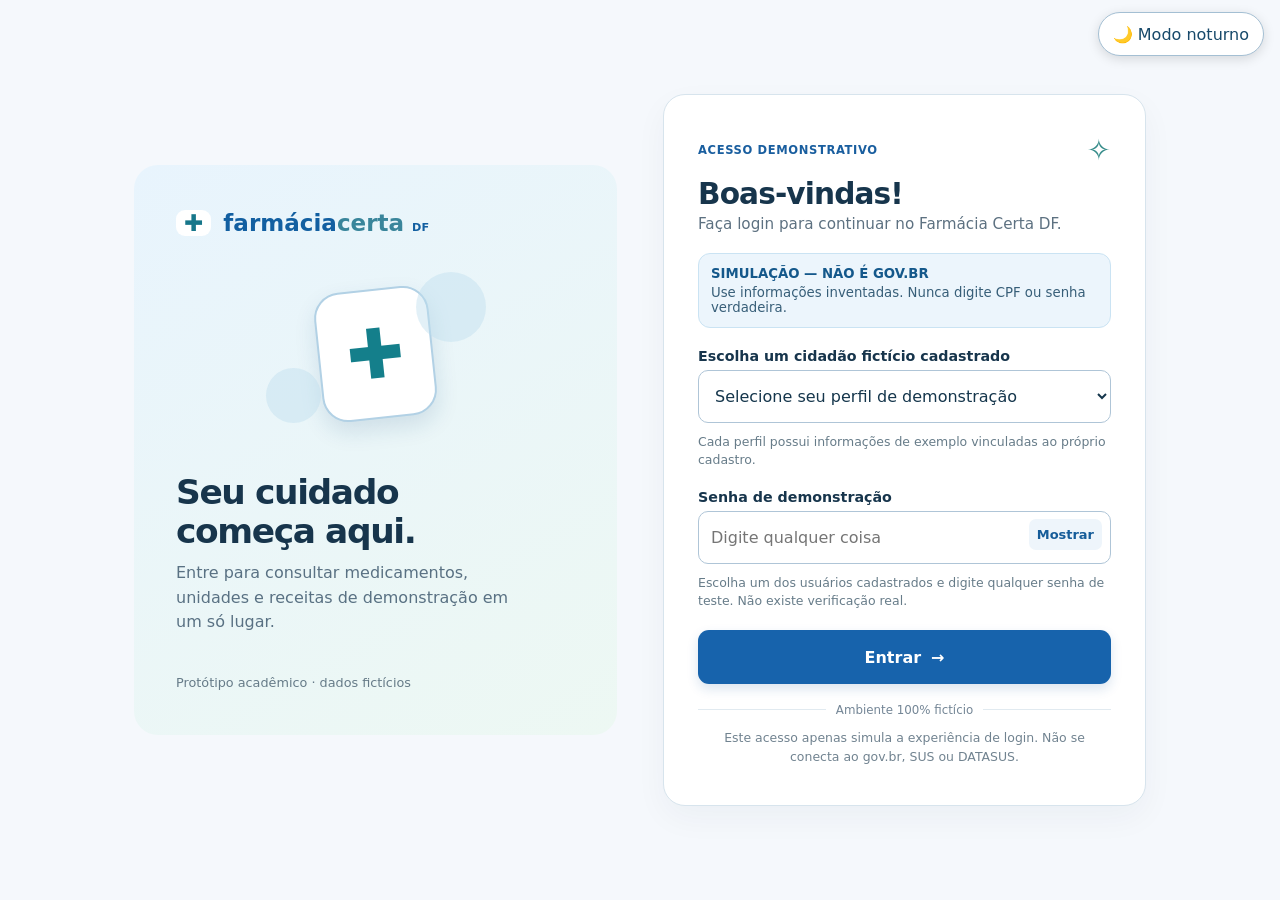
==== index.html @ b00f426e "init: prototipo inicial" ====
<!doctype html>
<html lang="pt-BR">

<head>
    <meta charset="utf-8">
    <meta name="viewport" content="width=device-width,initial-scale=1,viewport-fit=cover">
    <meta name="theme-color" content="#ffffff">
    <meta name="description" content="Protótipo fictício de consulta de medicamentos em unidades do DF.">
    <title>Farmácia Certa DF | Seu cuidado, mais simples</title>
    <link rel="stylesheet" href="style.css">
    <link rel="manifest" href="manifest.webmanifest">
</head>

<body>
    <a class="skip" href="#content">Ir para o conteúdo</a>
    <header class="header">
        <div class="header-inner">
            <button class="brand" data-nav="inicio" aria-label="Farmácia Certa DF, início"><span
                    class="brand-mark">✚</span><span>farmácia<span class="brand-second">certa</span><small>
                        DF</small></span></button>
            <div class="desktop-search"><label class="sr-only" for="global-search">Buscar medicamento</label><input
                    id="global-search" placeholder="Qual medicamento você procura?" autocomplete="off"><button
                    class="iconbtn" id="voice-desktop" title="Busca por voz" aria-label="Buscar por voz">♩</button>
            </div>
            <div class="header-actions"><button class="text-btn theme-toggle" id="theme-toggle" type="button"
                    aria-label="Ativar modo noturno" aria-pressed="false">🌙</button><button class="text-btn"
                    id="font-toggle" aria-label="Aumentar ou diminuir texto">Aa +</button><button
                    class="text-btn account-shortcut" data-nav="acesso" aria-label="Minha conta">♙ Minha
                    conta</button><button class="text-btn admin-shortcut" data-nav="farmacia">Farmácia</button><span
                    class="demo-badge">SIMULAÇÃO</span></div>
        </div>
    </header>
    <nav class="desktop-nav" aria-label="Navegação principal"><button data-nav="inicio">Início</button><button
            data-nav="receitas">Minhas receitas</button><button data-nav="acesso">Minha conta</button><button
            data-nav="unidades">Unidades</button><button data-nav="ajuda">Preciso de ajuda</button><button
            data-nav="farmacia">Área da farmácia</button><button data-nav="integracoes">Integrações</button></nav>
    <main id="content" tabindex="-1" class="main"></main>
    <nav class="mobile-nav" aria-label="Navegação inferior"><button
            data-nav="inicio"><span>⌂</span>Início</button><button
            data-nav="receitas"><span>▤</span>Receitas</button><button
            data-nav="unidades"><span>▣</span>Unidades</button><button
            data-nav="ajuda"><span>♧</span>Ajuda</button><button data-nav="acesso"><span>♙</span>Conta</button></nav>
    <footer>
        <div class="footer-inner"><b><span class="brand-mark small">✚</span> farmácia certa DF</b><span>Protótipo de
                hackathon · dados 100% fictícios · não é um serviço oficial do SUS</span><button class="link-btn"
                data-nav="sobre">Sobre e privacidade</button></div>
    </footer>
    <div id="toast" role="status" aria-live="polite"></div>
    <script>
        // Portão demonstrativo: não é autenticação real e não protege informações.
        try { if (sessionStorage.getItem('fcdf-demo-access') !== 'yes') location.replace('login.html'); }
        catch (e) { location.replace('login.html'); }
    </script>
    <script src="theme.js"></script>
    <script src="data.js"></script>
    <script src="app.js"></script>
</body>

</html>
---- style.css ----
:root{--navy:#18374d;--muted:#587080;--blue:#1760a7;--blue-dark:#0b4f93;--pale:#edf5fc;--mint:#ecf7f3;--line:#d9e4e9;--bg:#f8fafb;--white:#fff;--green:#236a4d;--warning:#865e0d;--red:#a02b34;--shadow:0 5px 20px #18374d0b;font-size:16px;color-scheme:light}
*{box-sizing:border-box}body{margin:0;background:var(--bg);font:1rem/1.5 system-ui,-apple-system,"Segoe UI",sans-serif;color:var(--navy)}button,input,select,textarea{font:inherit}button{cursor:pointer}a{color:var(--blue)}button:focus-visible,input:focus-visible,select:focus-visible,textarea:focus-visible,a:focus-visible{outline:3px solid #f3b63f;outline-offset:2px}.sr-only{position:absolute;width:1px;height:1px;overflow:hidden;clip:rect(0,0,0,0)}.skip{position:absolute;left:-9999px}.skip:focus{left:5px;top:5px;z-index:30;background:white}.header{background:white;border-bottom:1px solid var(--line)}.header-inner{max-width:1150px;min-height:74px;margin:auto;padding:12px 24px;display:flex;align-items:center;gap:24px;justify-content:space-between}.brand{background:none;border:0;color:var(--blue);font-size:1.3rem;font-weight:800;display:flex;align-items:center;gap:8px;white-space:nowrap;padding:4px}.brand-second{color:#4a88a4}.brand small{font-size:.7rem}.brand-mark{background:#e8f3f4;border-radius:6px;padding:1px 6px;color:#18728a;display:inline-block;font-size:1.1rem}.brand-mark.small{font-size:.9rem}.desktop-search{flex:1;max-width:550px;border:1.5px solid #8caabf;border-radius:13px;display:flex;align-items:center;padding:0 10px;background:white}.desktop-search input{border:0;outline:0;width:100%;padding:11px;color:var(--navy);background:transparent}.iconbtn{background:none;border:0;color:var(--blue);padding:8px}.header-actions{display:flex;align-items:center;gap:9px}.text-btn{border:1px solid var(--line);border-radius:8px;background:#f1f7fc;color:var(--blue);padding:8px;font-size:.8rem;font-weight:700}.demo-badge{background:#fff3d4;color:#764f02;border-radius:6px;padding:5px 7px;font-size:.64rem;letter-spacing:.03em;font-weight:800}.desktop-nav{display:flex;gap:30px;justify-content:center;background:white;border-bottom:1px solid var(--line);padding:8px 12px}.desktop-nav button{background:none;border:0;border-bottom:2px solid transparent;color:var(--muted);font-size:.85rem;padding:6px 5px}.desktop-nav button.active{color:var(--blue);font-weight:700;border-color:var(--blue)}.main{max-width:1100px;margin:0 auto;padding:26px 24px 50px;min-height:65vh}.hero{background:var(--pale);border-radius:18px;padding:40px 38px;display:grid;grid-template-columns:1fr 190px;align-items:center;gap:18px}.hero h1{font-size:1.9rem;margin:0 0 4px;letter-spacing:-.03em}.hero p{margin:0 0 22px;color:var(--muted);max-width:560px}.hero-art{height:170px;display:grid;place-items:center;background:radial-gradient(circle,#d9ecfb 58%,transparent 60%);font-size:6rem}.btn{display:inline-flex;align-items:center;justify-content:center;gap:9px;background:white;color:var(--blue);border:1.5px solid #a8becd;border-radius:10px;padding:12px 17px;min-height:46px;font-weight:700;text-decoration:none;line-height:1.25}.btn.primary{background:var(--blue);border-color:var(--blue);color:white;box-shadow:0 3px 7px #124f8330}.btn.primary:hover{background:var(--blue-dark)}.btn.sm{padding:8px 11px;font-size:.83rem;min-height:38px}.btn:disabled{opacity:.4;cursor:not-allowed}.eyebrow{font-size:.79rem;color:var(--green);margin-top:8px}.section-title{font-size:1.25rem;letter-spacing:-.01em;margin:28px 0 3px}.sub{color:var(--muted);font-size:.9rem;margin:0 0 14px}.category-grid{display:grid;grid-template-columns:1fr 1fr;gap:14px}.category{border:1px solid var(--line);border-radius:13px;background:white;min-height:92px;padding:16px;display:flex;align-items:center;text-align:left;gap:14px;color:var(--navy)}.category:hover,.category:focus-visible{border-color:#7da6cd}.category b{display:block;font-size:1rem}.category small{color:var(--muted);font-size:.78rem}.category .chev{margin-left:auto;color:var(--blue)}.cat-icon{height:48px;width:48px;display:grid;place-items:center;background:var(--pale);border-radius:12px;font-size:1.5rem;flex-shrink:0}.category:nth-child(2n) .cat-icon{background:var(--mint)}.help-banner{display:flex;align-items:center;gap:16px;border-radius:13px;background:var(--mint);padding:19px 20px;margin-top:22px}.help-banner p{margin:0;color:var(--muted);font-size:.86rem}.help-banner .btn{margin-left:auto}.panel{background:white;border:1px solid var(--line);border-radius:16px;padding:24px;margin:16px 0;box-shadow:var(--shadow)}.panel h2,.panel h3{margin:0 0 10px}.panel h2{font-size:1.4rem}.panel h3{font-size:1.15rem}.muted{color:var(--muted)}.small{font-size:.84rem}.alert{padding:12px 14px;border-radius:10px;background:#fff6db;color:#745610;border:1px solid #f4e1a3;margin:12px 0;font-size:.9rem}.alert.info{background:var(--pale);color:#215272;border-color:#d2e8f7}.alert.good{background:#e7f7ec;color:#205d3b;border-color:#bde9cf}.alert.bad{background:#fff0f0;color:#932932;border-color:#f4d0d4}.field{margin:13px 0}.field label{display:block;font-weight:650;font-size:.88rem;margin-bottom:5px}.field input,.field select,.field textarea{display:block;width:100%;min-height:46px;padding:10px 12px;background:white;color:var(--navy);border:1.5px solid #b9ccd7;border-radius:10px}.field textarea{resize:vertical}.field.checkbox label{display:flex;align-items:center;gap:9px}.field.checkbox input{width:20px;height:20px;min-height:0}.searchline{display:flex;gap:8px}.searchline input{flex:1;min-width:0;border:1.5px solid #7aa1bb;border-radius:11px;padding:13px;background:white}.searchline .btn{white-space:nowrap}.suggestions{display:grid;gap:6px;margin-top:8px}.suggestions button{text-align:left;background:white;border:1px solid var(--line);border-radius:9px;padding:12px;color:var(--navy)}.tags{display:flex;gap:7px;flex-wrap:wrap;margin:10px 0}.tag{background:#e7f1fa;color:#18558f;border-radius:40px;padding:6px 9px;font-size:.86rem;display:flex;gap:7px;align-items:center}.tag button{background:none;border:0;font-size:1.2rem;color:#18558f}.status{font-size:.72rem;font-weight:800;display:inline-block;border-radius:6px;padding:3px 8px;text-transform:uppercase;letter-spacing:.02em}.status.verde{background:#dff4e7;color:#176239}.status.amarelo{background:#fff0c5;color:#825c09}.status.vermelho{background:#ffe3e4;color:#9b2633}.status.cinza{background:#e7ebee;color:#53616e}.grid{display:grid;grid-template-columns:repeat(2,minmax(0,1fr));gap:14px}.item{padding:14px 0;border-bottom:1px solid var(--line)}.item:last-child{border-bottom:0}.item b{display:block}.unit-top{display:flex;gap:10px;align-items:center;justify-content:space-between}.unit-top h3{margin:0}.inline-actions{display:flex;flex-wrap:wrap;gap:8px;margin-top:12px}.pill{display:inline-block;background:#eff6fa;border-radius:30px;color:#296180;font-size:.8rem;padding:4px 9px;margin:2px}.two-col{display:grid;grid-template-columns:1fr 1fr;gap:16px}.row{display:flex;gap:12px;align-items:center;flex-wrap:wrap}.space-between{justify-content:space-between}.table-scroll{overflow-x:auto}table{border-collapse:collapse;width:100%;font-size:.85rem}td,th{padding:10px;text-align:left;border-bottom:1px solid var(--line);white-space:nowrap}th{background:#f4f8fa}.admin-table input{width:85px;padding:8px;border:1px solid #b9cbd7;border-radius:7px}.admin-table button{padding:7px}.summary{background:#edf8f2;border:1px solid #d4e8de;padding:15px;border-radius:12px}.step{margin-bottom:14px}.step b{display:block}.footnote{font-size:.78rem;color:var(--muted)}footer{background:#f0f5f8;border-top:1px solid var(--line)}.footer-inner{max-width:1100px;margin:auto;padding:22px;display:flex;align-items:center;gap:18px;justify-content:space-between;font-size:.78rem;color:var(--muted)}.link-btn{background:none;border:0;color:var(--blue);text-decoration:underline}.mobile-nav{display:none}#toast{position:fixed;left:50%;bottom:22px;transform:translateX(-50%);background:var(--navy);color:white;padding:12px 17px;border-radius:9px;box-shadow:var(--shadow);z-index:99;display:none;max-width:90vw}.empty{text-align:center;padding:36px;color:var(--muted)}.segment{display:flex;gap:8px;flex-wrap:wrap}.segment button{border:1px solid var(--line);border-radius:8px;background:white;padding:8px 11px;color:var(--blue)}.segment button.selected{background:var(--blue);color:white}.mobile-only{display:none}
@media(max-width:700px){:root{font-size:16px}.header-inner{padding:10px 16px;min-height:63px;gap:8px}.brand{font-size:1.08rem}.header-actions{gap:5px}.header-actions .admin-shortcut{display:none}.header-actions .demo-badge{font-size:.55rem;padding:4px}.desktop-search,.desktop-nav{display:none}.main{padding:18px 16px 98px}.hero{grid-template-columns:1fr;padding:20px;border-radius:15px;gap:0}.hero h1{font-size:1.65rem}.hero p{font-size:.93rem}.hero-art{display:none}.hero .btn{width:100%;min-height:62px;font-size:1.02rem}.section-title{font-size:1.1rem;margin-top:23px}.category-grid{gap:9px}.category{min-height:125px;padding:12px;display:grid;grid-template-columns:1fr auto;gap:4px}.category .cat-icon{width:42px;height:42px;grid-column:1 / 2}.category .chev{grid-column:2;grid-row:1 / 3}.category b{font-size:.86rem}.category small{font-size:.7rem}.help-banner{padding:14px;margin-top:16px}.help-banner .btn{display:none}.panel{padding:16px;border-radius:14px}.panel h2{font-size:1.22rem}.grid,.two-col{grid-template-columns:1fr}.mobile-only{display:block}.mobile-nav{position:fixed;display:flex;justify-content:space-around;bottom:0;left:0;right:0;background:white;border-top:1px solid var(--line);padding:5px 5px calc(5px + env(safe-area-inset-bottom));z-index:20;box-shadow:0 -5px 20px #142a3910}.mobile-nav button{background:none;border:0;color:#506678;font-size:.66rem;min-width:55px;display:grid;justify-items:center;gap:1px;padding:3px 1px}.mobile-nav button span{font-size:1.42rem;line-height:1.2}.mobile-nav button.active{background:#eef5fc;color:var(--blue);border-radius:9px}.footer-inner{padding:20px 16px 100px;flex-wrap:wrap}.searchline{flex-wrap:wrap}.searchline input{flex-basis:100%}.searchline .btn{flex:1}.unit-top{align-items:flex-start;flex-wrap:wrap}}
@media(max-width:360px){.brand{font-size:.94rem}.header-actions .demo-badge{display:none}.category-grid{gap:7px}.category{padding:9px}}
@media(prefers-reduced-motion:no-preference){button,.category{transition:background .13s,border-color .13s}}

/* Entrada de cidadão fictício: visual próprio, sem replicar o login oficial */
.auth-layout{display:grid;grid-template-columns:minmax(0,1fr) minmax(330px,430px);gap:28px;align-items:stretch;margin:14px auto;max-width:1030px}.auth-side{background:linear-gradient(145deg,#eaf5ff,#e8f5ef);border-radius:20px;padding:46px 38px;display:flex;flex-direction:column;justify-content:center;min-height:455px}.auth-side h1{max-width:490px;font-size:2rem;line-height:1.2;margin:24px 0 12px}.auth-side p{color:var(--muted)}.auth-mark{color:var(--blue);font-size:1.3rem;font-weight:800}.auth-side-foot{font-size:.8rem;color:var(--muted);margin-top:auto;padding-top:28px}.auth-card{background:#fff;border:1px solid var(--line);border-radius:20px;padding:32px;box-shadow:var(--shadow)}.auth-card h2{font-size:1.5rem;line-height:1.2;margin:12px 0}.auth-emblem{font-size:2.1rem;color:var(--blue)}.auth-label{display:block;font-size:.9rem;font-weight:700;margin:20px 0 7px}#citizen-profile{display:block;width:100%;min-height:52px;padding:11px;border-radius:10px;border:1px solid #a5bacb;background:white;color:var(--navy)}.auth-wide{display:flex;width:100%;margin-top:14px;min-height:50px}.auth-extra{display:flex;align-items:center;gap:8px;font-size:.79rem;color:var(--muted);padding:18px 0 6px}.auth-divider{border:0;border-top:1px solid var(--line);margin:16px 0}.auth-profile{background:#f4f8fc;border-radius:12px;padding:12px;display:flex;gap:12px;align-items:center}.auth-avatar{width:48px;height:48px;border-radius:50%;display:grid;place-items:center;background:#d8e9f7;color:var(--blue);font-size:1.4rem;font-weight:800}.auth-invite{display:flex;align-items:center;justify-content:space-between;gap:16px}.auth-invite p{margin:6px 0}.account-shortcut{white-space:nowrap}@media(max-width:700px){.auth-layout{display:block;margin:0}.auth-side{padding:20px;border-radius:15px;min-height:0;margin-bottom:12px}.auth-side h1{font-size:1.32rem;margin:12px 0 5px}.auth-side-foot{margin:0;padding-top:8px}.auth-card{border-radius:15px;padding:20px}.auth-card h2{font-size:1.3rem}.auth-invite{display:block}.auth-invite .btn{width:100%}.account-shortcut{padding:7px;font-size:.75rem}}@media(max-width:360px){.account-shortcut{font-size:.7rem}}

/* Tema escuro: todas as seções mantêm contraste no mobile */
html[data-theme="dark"]{--navy:#edf5ff;--muted:#bbcede;--blue:#86c7ff;--blue-dark:#4aa2ed;--pale:#1a3348;--mint:#193f36;--line:#344e61;--bg:#0b1623;--white:#162739;--green:#99ebbf;--warning:#f8d88a;--red:#ffa5b0;--shadow:0 5px 20px #0004}
html[data-theme="dark"] body{background:var(--bg);color:var(--navy)}
html[data-theme="dark"] .header,html[data-theme="dark"] .desktop-nav,html[data-theme="dark"] .mobile-nav,html[data-theme="dark"] .panel,html[data-theme="dark"] .category,html[data-theme="dark"] .auth-card,html[data-theme="dark"] .suggestions button,html[data-theme="dark"] .segment button{background:var(--white);color:var(--navy)}
html[data-theme="dark"] .desktop-search input,html[data-theme="dark"] input,html[data-theme="dark"] select,html[data-theme="dark"] textarea,html[data-theme="dark"] .field input,html[data-theme="dark"] .field select,html[data-theme="dark"] .field textarea,html[data-theme="dark"] #citizen-profile{background:#112234;color:var(--navy);border-color:#486174}
html[data-theme="dark"] .hero,html[data-theme="dark"] .auth-side{background:linear-gradient(135deg,#16344d,#133b36)}
html[data-theme="dark"] .help-banner,html[data-theme="dark"] .summary,html[data-theme="dark"] .auth-profile{background:#17382f;color:var(--navy)}
html[data-theme="dark"] .alert.info{background:#19374f;color:#d7eaff;border-color:#365d78}
html[data-theme="dark"] .alert.good{background:#173b2c;color:#baf0ce;border-color:#386d50}
html[data-theme="dark"] .alert,html[data-theme="dark"] .alert.bad{background:#48351b;color:#ffe1a3;border-color:#80612c}
html[data-theme="dark"] .tag,html[data-theme="dark"] .pill,html[data-theme="dark"] .cat-icon,html[data-theme="dark"] .brand-mark{background:#233f55;color:#bde0ff}
html[data-theme="dark"] .status.verde{background:#154631;color:#bdf1cd}html[data-theme="dark"] .status.amarelo{background:#493913;color:#ffe59e}html[data-theme="dark"] .status.cinza{background:#334353;color:#edf3fa}html[data-theme="dark"] .status.vermelho{background:#54242f;color:#ffc5c9}
html[data-theme="dark"] footer,html[data-theme="dark"] th{background:#102333;color:var(--muted)}
html[data-theme="dark"] .mobile-nav button{color:#bcd0e0}html[data-theme="dark"] .mobile-nav button.active{background:#25445d;color:#d7edff}
.theme-toggle{white-space:nowrap;min-height:40px}.unit-kind{display:inline-flex;border-radius:30px;padding:3px 10px;background:var(--pale);color:var(--blue);font-weight:700;font-size:.78rem}
@media(max-width:700px){.header-actions .theme-toggle{font-size:.69rem;padding:7px 5px;white-space:normal;max-width:85px}.header-actions .account-shortcut{display:none}}
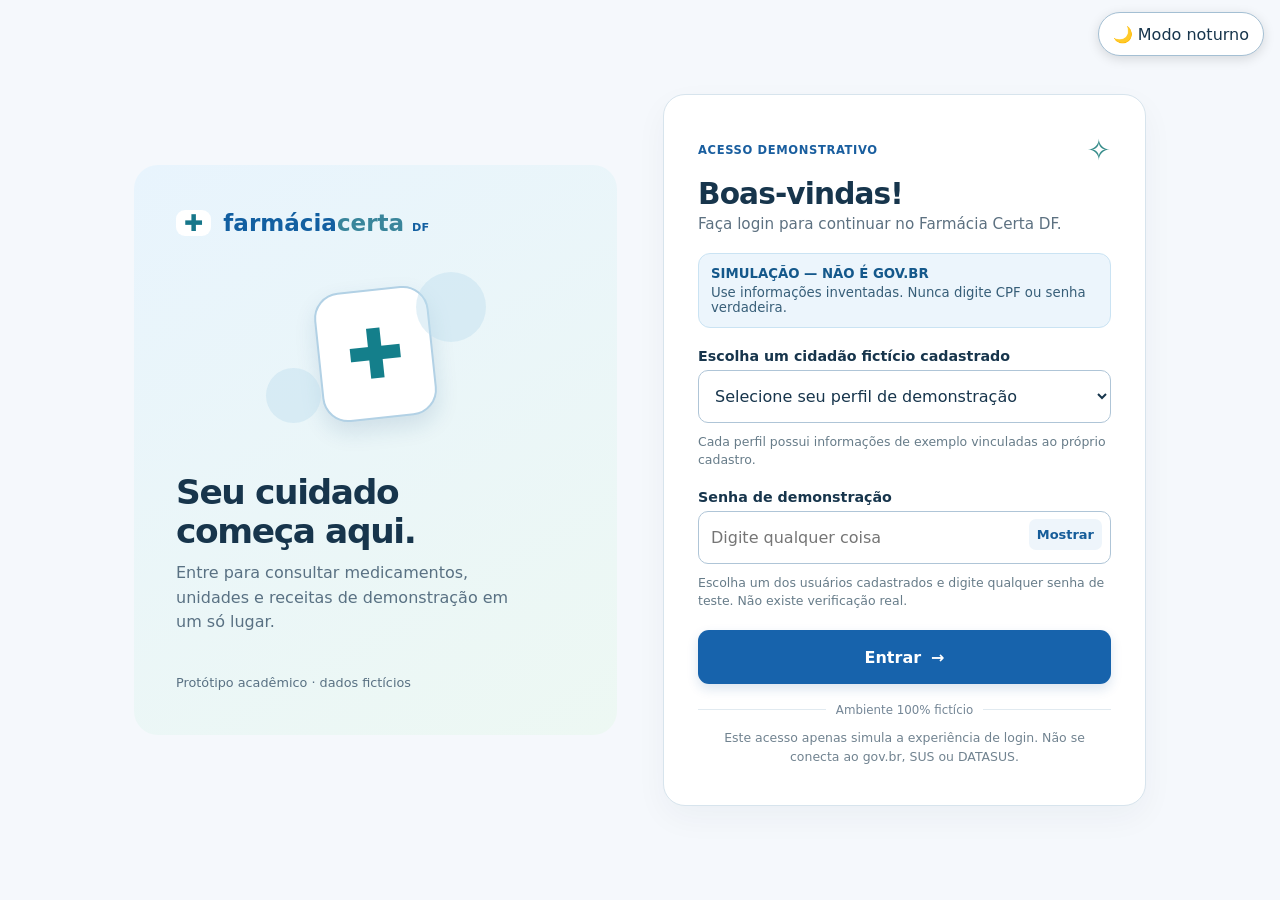
==== commit 906f2790: "style: atualiza botões ao modo noturno" ====
--- a/index.html
+++ b/index.html
@@ -1,59 +1,126 @@
 <!doctype html>
 <html lang="pt-BR">
+  <head>
+    <meta charset="utf-8" />
+    <meta
+      name="viewport"
+      content="width=device-width,initial-scale=1,viewport-fit=cover"
+    />
+    <meta name="theme-color" content="#ffffff" />
+    <meta
+      name="description"
+      content="Protótipo fictício de consulta de medicamentos em unidades do DF."
+    />
+    <script>
+      (() => {
+        try {
+          const theme =
+            localStorage.getItem("fcdf-theme") === "dark" ? "dark" : "light";
+          document.documentElement.dataset.theme = theme;
+          document.documentElement.style.colorScheme = theme;
+        } catch (e) {}
+      })();
+    </script>
+    <title>Farmácia Certa DF | Seu cuidado, mais simples</title>
+    <link rel="stylesheet" href="style.css" />
+    <link rel="manifest" href="manifest.webmanifest" />
+  </head>
 
-<head>
-    <meta charset="utf-8">
-    <meta name="viewport" content="width=device-width,initial-scale=1,viewport-fit=cover">
-    <meta name="theme-color" content="#ffffff">
-    <meta name="description" content="Protótipo fictício de consulta de medicamentos em unidades do DF.">
-    <title>Farmácia Certa DF | Seu cuidado, mais simples</title>
-    <link rel="stylesheet" href="style.css">
-    <link rel="manifest" href="manifest.webmanifest">
-</head>
-
-<body>
+  <body>
     <a class="skip" href="#content">Ir para o conteúdo</a>
     <header class="header">
-        <div class="header-inner">
-            <button class="brand" data-nav="inicio" aria-label="Farmácia Certa DF, início"><span
-                    class="brand-mark">✚</span><span>farmácia<span class="brand-second">certa</span><small>
-                        DF</small></span></button>
-            <div class="desktop-search"><label class="sr-only" for="global-search">Buscar medicamento</label><input
-                    id="global-search" placeholder="Qual medicamento você procura?" autocomplete="off"><button
-                    class="iconbtn" id="voice-desktop" title="Busca por voz" aria-label="Buscar por voz">♩</button>
-            </div>
-            <div class="header-actions"><button class="text-btn theme-toggle" id="theme-toggle" type="button"
-                    aria-label="Ativar modo noturno" aria-pressed="false">🌙</button><button class="text-btn"
-                    id="font-toggle" aria-label="Aumentar ou diminuir texto">Aa +</button><button
-                    class="text-btn account-shortcut" data-nav="acesso" aria-label="Minha conta">♙ Minha
-                    conta</button><button class="text-btn admin-shortcut" data-nav="farmacia">Farmácia</button><span
-                    class="demo-badge">SIMULAÇÃO</span></div>
+      <div class="header-inner">
+        <button
+          class="brand"
+          data-nav="inicio"
+          aria-label="Farmácia Certa DF, início"
+        >
+          <span class="brand-mark">✚</span
+          ><span
+            >farmácia<span class="brand-second">certa</span
+            ><small> DF</small></span
+          >
+        </button>
+        <div class="desktop-search">
+          <label class="sr-only" for="global-search">Buscar medicamento</label
+          ><input
+            id="global-search"
+            placeholder="Qual medicamento você procura?"
+            autocomplete="off"
+          /><button
+            class="iconbtn"
+            id="voice-desktop"
+            title="Busca por voz"
+            aria-label="Buscar por voz"
+          >
+            ♩
+          </button>
         </div>
+        <div class="header-actions">
+          <button
+            class="text-btn theme-toggle"
+            id="theme-toggle"
+            type="button"
+            aria-label="Ativar modo noturno"
+            aria-pressed="false"
+          >
+            🌙</button
+          ><button
+            class="text-btn"
+            id="font-toggle"
+            aria-label="Aumentar ou diminuir texto"
+          >
+            Aa +</button
+          ><button
+            class="text-btn account-shortcut"
+            data-nav="acesso"
+            aria-label="Minha conta"
+          >
+            ♙ Minha conta</button
+          ><button class="text-btn admin-shortcut" data-nav="farmacia">
+            Farmácia</button
+          ><span class="demo-badge">SIMULAÇÃO</span>
+        </div>
+      </div>
     </header>
-    <nav class="desktop-nav" aria-label="Navegação principal"><button data-nav="inicio">Início</button><button
-            data-nav="receitas">Minhas receitas</button><button data-nav="acesso">Minha conta</button><button
-            data-nav="unidades">Unidades</button><button data-nav="ajuda">Preciso de ajuda</button><button
-            data-nav="farmacia">Área da farmácia</button><button data-nav="integracoes">Integrações</button></nav>
+    <nav class="desktop-nav" aria-label="Navegação principal">
+      <button data-nav="inicio">Início</button
+      ><button data-nav="receitas">Minhas receitas</button
+      ><button data-nav="acesso">Minha conta</button
+      ><button data-nav="unidades">Unidades</button
+      ><button data-nav="ajuda">Preciso de ajuda</button
+      ><button data-nav="farmacia">Área da farmácia</button
+      ><button data-nav="integracoes">Integrações</button>
+    </nav>
     <main id="content" tabindex="-1" class="main"></main>
-    <nav class="mobile-nav" aria-label="Navegação inferior"><button
-            data-nav="inicio"><span>⌂</span>Início</button><button
-            data-nav="receitas"><span>▤</span>Receitas</button><button
-            data-nav="unidades"><span>▣</span>Unidades</button><button
-            data-nav="ajuda"><span>♧</span>Ajuda</button><button data-nav="acesso"><span>♙</span>Conta</button></nav>
+    <nav class="mobile-nav" aria-label="Navegação inferior">
+      <button data-nav="inicio"><span>⌂</span>Início</button
+      ><button data-nav="receitas"><span>▤</span>Receitas</button
+      ><button data-nav="unidades"><span>▣</span>Unidades</button
+      ><button data-nav="ajuda"><span>♧</span>Ajuda</button
+      ><button data-nav="acesso"><span>♙</span>Conta</button>
+    </nav>
     <footer>
-        <div class="footer-inner"><b><span class="brand-mark small">✚</span> farmácia certa DF</b><span>Protótipo de
-                hackathon · dados 100% fictícios · não é um serviço oficial do SUS</span><button class="link-btn"
-                data-nav="sobre">Sobre e privacidade</button></div>
+      <div class="footer-inner">
+        <b><span class="brand-mark small">✚</span> farmácia certa DF</b
+        ><span
+          >Protótipo de hackathon · dados 100% fictícios · não é um serviço
+          oficial do SUS</span
+        ><button class="link-btn" data-nav="sobre">Sobre e privacidade</button>
+      </div>
     </footer>
     <div id="toast" role="status" aria-live="polite"></div>
     <script>
-        // Portão demonstrativo: não é autenticação real e não protege informações.
-        try { if (sessionStorage.getItem('fcdf-demo-access') !== 'yes') location.replace('login.html'); }
-        catch (e) { location.replace('login.html'); }
+      // Portão demonstrativo: não é autenticação real e não protege informações.
+      try {
+        if (sessionStorage.getItem("fcdf-demo-access") !== "yes")
+          location.replace("login.html");
+      } catch (e) {
+        location.replace("login.html");
+      }
     </script>
     <script src="theme.js"></script>
     <script src="data.js"></script>
     <script src="app.js"></script>
-</body>
-
-</html>+  </body>
+</html>
--- a/style.css
+++ b/style.css
@@ -1,25 +1,1149 @@
-:root{--navy:#18374d;--muted:#587080;--blue:#1760a7;--blue-dark:#0b4f93;--pale:#edf5fc;--mint:#ecf7f3;--line:#d9e4e9;--bg:#f8fafb;--white:#fff;--green:#236a4d;--warning:#865e0d;--red:#a02b34;--shadow:0 5px 20px #18374d0b;font-size:16px;color-scheme:light}
-*{box-sizing:border-box}body{margin:0;background:var(--bg);font:1rem/1.5 system-ui,-apple-system,"Segoe UI",sans-serif;color:var(--navy)}button,input,select,textarea{font:inherit}button{cursor:pointer}a{color:var(--blue)}button:focus-visible,input:focus-visible,select:focus-visible,textarea:focus-visible,a:focus-visible{outline:3px solid #f3b63f;outline-offset:2px}.sr-only{position:absolute;width:1px;height:1px;overflow:hidden;clip:rect(0,0,0,0)}.skip{position:absolute;left:-9999px}.skip:focus{left:5px;top:5px;z-index:30;background:white}.header{background:white;border-bottom:1px solid var(--line)}.header-inner{max-width:1150px;min-height:74px;margin:auto;padding:12px 24px;display:flex;align-items:center;gap:24px;justify-content:space-between}.brand{background:none;border:0;color:var(--blue);font-size:1.3rem;font-weight:800;display:flex;align-items:center;gap:8px;white-space:nowrap;padding:4px}.brand-second{color:#4a88a4}.brand small{font-size:.7rem}.brand-mark{background:#e8f3f4;border-radius:6px;padding:1px 6px;color:#18728a;display:inline-block;font-size:1.1rem}.brand-mark.small{font-size:.9rem}.desktop-search{flex:1;max-width:550px;border:1.5px solid #8caabf;border-radius:13px;display:flex;align-items:center;padding:0 10px;background:white}.desktop-search input{border:0;outline:0;width:100%;padding:11px;color:var(--navy);background:transparent}.iconbtn{background:none;border:0;color:var(--blue);padding:8px}.header-actions{display:flex;align-items:center;gap:9px}.text-btn{border:1px solid var(--line);border-radius:8px;background:#f1f7fc;color:var(--blue);padding:8px;font-size:.8rem;font-weight:700}.demo-badge{background:#fff3d4;color:#764f02;border-radius:6px;padding:5px 7px;font-size:.64rem;letter-spacing:.03em;font-weight:800}.desktop-nav{display:flex;gap:30px;justify-content:center;background:white;border-bottom:1px solid var(--line);padding:8px 12px}.desktop-nav button{background:none;border:0;border-bottom:2px solid transparent;color:var(--muted);font-size:.85rem;padding:6px 5px}.desktop-nav button.active{color:var(--blue);font-weight:700;border-color:var(--blue)}.main{max-width:1100px;margin:0 auto;padding:26px 24px 50px;min-height:65vh}.hero{background:var(--pale);border-radius:18px;padding:40px 38px;display:grid;grid-template-columns:1fr 190px;align-items:center;gap:18px}.hero h1{font-size:1.9rem;margin:0 0 4px;letter-spacing:-.03em}.hero p{margin:0 0 22px;color:var(--muted);max-width:560px}.hero-art{height:170px;display:grid;place-items:center;background:radial-gradient(circle,#d9ecfb 58%,transparent 60%);font-size:6rem}.btn{display:inline-flex;align-items:center;justify-content:center;gap:9px;background:white;color:var(--blue);border:1.5px solid #a8becd;border-radius:10px;padding:12px 17px;min-height:46px;font-weight:700;text-decoration:none;line-height:1.25}.btn.primary{background:var(--blue);border-color:var(--blue);color:white;box-shadow:0 3px 7px #124f8330}.btn.primary:hover{background:var(--blue-dark)}.btn.sm{padding:8px 11px;font-size:.83rem;min-height:38px}.btn:disabled{opacity:.4;cursor:not-allowed}.eyebrow{font-size:.79rem;color:var(--green);margin-top:8px}.section-title{font-size:1.25rem;letter-spacing:-.01em;margin:28px 0 3px}.sub{color:var(--muted);font-size:.9rem;margin:0 0 14px}.category-grid{display:grid;grid-template-columns:1fr 1fr;gap:14px}.category{border:1px solid var(--line);border-radius:13px;background:white;min-height:92px;padding:16px;display:flex;align-items:center;text-align:left;gap:14px;color:var(--navy)}.category:hover,.category:focus-visible{border-color:#7da6cd}.category b{display:block;font-size:1rem}.category small{color:var(--muted);font-size:.78rem}.category .chev{margin-left:auto;color:var(--blue)}.cat-icon{height:48px;width:48px;display:grid;place-items:center;background:var(--pale);border-radius:12px;font-size:1.5rem;flex-shrink:0}.category:nth-child(2n) .cat-icon{background:var(--mint)}.help-banner{display:flex;align-items:center;gap:16px;border-radius:13px;background:var(--mint);padding:19px 20px;margin-top:22px}.help-banner p{margin:0;color:var(--muted);font-size:.86rem}.help-banner .btn{margin-left:auto}.panel{background:white;border:1px solid var(--line);border-radius:16px;padding:24px;margin:16px 0;box-shadow:var(--shadow)}.panel h2,.panel h3{margin:0 0 10px}.panel h2{font-size:1.4rem}.panel h3{font-size:1.15rem}.muted{color:var(--muted)}.small{font-size:.84rem}.alert{padding:12px 14px;border-radius:10px;background:#fff6db;color:#745610;border:1px solid #f4e1a3;margin:12px 0;font-size:.9rem}.alert.info{background:var(--pale);color:#215272;border-color:#d2e8f7}.alert.good{background:#e7f7ec;color:#205d3b;border-color:#bde9cf}.alert.bad{background:#fff0f0;color:#932932;border-color:#f4d0d4}.field{margin:13px 0}.field label{display:block;font-weight:650;font-size:.88rem;margin-bottom:5px}.field input,.field select,.field textarea{display:block;width:100%;min-height:46px;padding:10px 12px;background:white;color:var(--navy);border:1.5px solid #b9ccd7;border-radius:10px}.field textarea{resize:vertical}.field.checkbox label{display:flex;align-items:center;gap:9px}.field.checkbox input{width:20px;height:20px;min-height:0}.searchline{display:flex;gap:8px}.searchline input{flex:1;min-width:0;border:1.5px solid #7aa1bb;border-radius:11px;padding:13px;background:white}.searchline .btn{white-space:nowrap}.suggestions{display:grid;gap:6px;margin-top:8px}.suggestions button{text-align:left;background:white;border:1px solid var(--line);border-radius:9px;padding:12px;color:var(--navy)}.tags{display:flex;gap:7px;flex-wrap:wrap;margin:10px 0}.tag{background:#e7f1fa;color:#18558f;border-radius:40px;padding:6px 9px;font-size:.86rem;display:flex;gap:7px;align-items:center}.tag button{background:none;border:0;font-size:1.2rem;color:#18558f}.status{font-size:.72rem;font-weight:800;display:inline-block;border-radius:6px;padding:3px 8px;text-transform:uppercase;letter-spacing:.02em}.status.verde{background:#dff4e7;color:#176239}.status.amarelo{background:#fff0c5;color:#825c09}.status.vermelho{background:#ffe3e4;color:#9b2633}.status.cinza{background:#e7ebee;color:#53616e}.grid{display:grid;grid-template-columns:repeat(2,minmax(0,1fr));gap:14px}.item{padding:14px 0;border-bottom:1px solid var(--line)}.item:last-child{border-bottom:0}.item b{display:block}.unit-top{display:flex;gap:10px;align-items:center;justify-content:space-between}.unit-top h3{margin:0}.inline-actions{display:flex;flex-wrap:wrap;gap:8px;margin-top:12px}.pill{display:inline-block;background:#eff6fa;border-radius:30px;color:#296180;font-size:.8rem;padding:4px 9px;margin:2px}.two-col{display:grid;grid-template-columns:1fr 1fr;gap:16px}.row{display:flex;gap:12px;align-items:center;flex-wrap:wrap}.space-between{justify-content:space-between}.table-scroll{overflow-x:auto}table{border-collapse:collapse;width:100%;font-size:.85rem}td,th{padding:10px;text-align:left;border-bottom:1px solid var(--line);white-space:nowrap}th{background:#f4f8fa}.admin-table input{width:85px;padding:8px;border:1px solid #b9cbd7;border-radius:7px}.admin-table button{padding:7px}.summary{background:#edf8f2;border:1px solid #d4e8de;padding:15px;border-radius:12px}.step{margin-bottom:14px}.step b{display:block}.footnote{font-size:.78rem;color:var(--muted)}footer{background:#f0f5f8;border-top:1px solid var(--line)}.footer-inner{max-width:1100px;margin:auto;padding:22px;display:flex;align-items:center;gap:18px;justify-content:space-between;font-size:.78rem;color:var(--muted)}.link-btn{background:none;border:0;color:var(--blue);text-decoration:underline}.mobile-nav{display:none}#toast{position:fixed;left:50%;bottom:22px;transform:translateX(-50%);background:var(--navy);color:white;padding:12px 17px;border-radius:9px;box-shadow:var(--shadow);z-index:99;display:none;max-width:90vw}.empty{text-align:center;padding:36px;color:var(--muted)}.segment{display:flex;gap:8px;flex-wrap:wrap}.segment button{border:1px solid var(--line);border-radius:8px;background:white;padding:8px 11px;color:var(--blue)}.segment button.selected{background:var(--blue);color:white}.mobile-only{display:none}
-@media(max-width:700px){:root{font-size:16px}.header-inner{padding:10px 16px;min-height:63px;gap:8px}.brand{font-size:1.08rem}.header-actions{gap:5px}.header-actions .admin-shortcut{display:none}.header-actions .demo-badge{font-size:.55rem;padding:4px}.desktop-search,.desktop-nav{display:none}.main{padding:18px 16px 98px}.hero{grid-template-columns:1fr;padding:20px;border-radius:15px;gap:0}.hero h1{font-size:1.65rem}.hero p{font-size:.93rem}.hero-art{display:none}.hero .btn{width:100%;min-height:62px;font-size:1.02rem}.section-title{font-size:1.1rem;margin-top:23px}.category-grid{gap:9px}.category{min-height:125px;padding:12px;display:grid;grid-template-columns:1fr auto;gap:4px}.category .cat-icon{width:42px;height:42px;grid-column:1 / 2}.category .chev{grid-column:2;grid-row:1 / 3}.category b{font-size:.86rem}.category small{font-size:.7rem}.help-banner{padding:14px;margin-top:16px}.help-banner .btn{display:none}.panel{padding:16px;border-radius:14px}.panel h2{font-size:1.22rem}.grid,.two-col{grid-template-columns:1fr}.mobile-only{display:block}.mobile-nav{position:fixed;display:flex;justify-content:space-around;bottom:0;left:0;right:0;background:white;border-top:1px solid var(--line);padding:5px 5px calc(5px + env(safe-area-inset-bottom));z-index:20;box-shadow:0 -5px 20px #142a3910}.mobile-nav button{background:none;border:0;color:#506678;font-size:.66rem;min-width:55px;display:grid;justify-items:center;gap:1px;padding:3px 1px}.mobile-nav button span{font-size:1.42rem;line-height:1.2}.mobile-nav button.active{background:#eef5fc;color:var(--blue);border-radius:9px}.footer-inner{padding:20px 16px 100px;flex-wrap:wrap}.searchline{flex-wrap:wrap}.searchline input{flex-basis:100%}.searchline .btn{flex:1}.unit-top{align-items:flex-start;flex-wrap:wrap}}
-@media(max-width:360px){.brand{font-size:.94rem}.header-actions .demo-badge{display:none}.category-grid{gap:7px}.category{padding:9px}}
-@media(prefers-reduced-motion:no-preference){button,.category{transition:background .13s,border-color .13s}}
+:root {
+  --navy: #18374d;
+  --muted: #587080;
+  --blue: #1760a7;
+  --blue-dark: #0b4f93;
+  --pale: #edf5fc;
+  --mint: #ecf7f3;
+  --line: #d9e4e9;
+  --bg: #f8fafb;
+  --white: #fff;
+  --green: #236a4d;
+  --warning: #865e0d;
+  --red: #a02b34;
+  --surface: #ffffff;
+  --surface-muted: #f1f7fc;
+  --surface-subtle: #f4f8fa;
+  --field: #ffffff;
+  --focus: #f3b63f;
+  --button-text: #ffffff;
+  --footer: #f0f5f8;
+  --mobile-active: #eef5fc;
+  --shadow: 0 5px 20px #18374d0b;
+  font-size: 16px;
+  color-scheme: light;
+}
+* {
+  box-sizing: border-box;
+}
+body {
+  margin: 0;
+  background: var(--bg);
+  font:
+    1rem/1.5 system-ui,
+    -apple-system,
+    "Segoe UI",
+    sans-serif;
+  color: var(--navy);
+}
+button,
+input,
+select,
+textarea {
+  font: inherit;
+}
+button {
+  cursor: pointer;
+}
+a {
+  color: var(--blue);
+}
+button:focus-visible,
+input:focus-visible,
+select:focus-visible,
+textarea:focus-visible,
+a:focus-visible {
+  outline: 3px solid var(--focus);
+  outline-offset: 2px;
+}
+.sr-only {
+  position: absolute;
+  width: 1px;
+  height: 1px;
+  overflow: hidden;
+  clip: rect(0, 0, 0, 0);
+}
+.skip {
+  position: absolute;
+  left: -9999px;
+}
+.skip:focus {
+  left: 5px;
+  top: 5px;
+  z-index: 30;
+  background: var(--surface);
+}
+.header {
+  background: var(--surface);
+  border-bottom: 1px solid var(--line);
+}
+.header-inner {
+  max-width: 1150px;
+  min-height: 74px;
+  margin: auto;
+  padding: 12px 24px;
+  display: flex;
+  align-items: center;
+  gap: 24px;
+  justify-content: space-between;
+}
+.brand {
+  background: none;
+  border: 0;
+  color: var(--blue);
+  font-size: 1.3rem;
+  font-weight: 800;
+  display: flex;
+  align-items: center;
+  gap: 8px;
+  white-space: nowrap;
+  padding: 4px;
+}
+.brand-second {
+  color: #4a88a4;
+}
+.brand small {
+  font-size: 0.7rem;
+}
+.brand-mark {
+  background: #e8f3f4;
+  border-radius: 6px;
+  padding: 1px 6px;
+  color: #18728a;
+  display: inline-block;
+  font-size: 1.1rem;
+}
+.brand-mark.small {
+  font-size: 0.9rem;
+}
+.desktop-search {
+  flex: 1;
+  max-width: 550px;
+  border: 1.5px solid #8caabf;
+  border-radius: 13px;
+  display: flex;
+  align-items: center;
+  padding: 0 10px;
+  background: white;
+}
+.desktop-search input {
+  border: 0;
+  outline: 0;
+  width: 100%;
+  padding: 11px;
+  color: var(--navy);
+  background: transparent;
+}
+.iconbtn {
+  background: none;
+  border: 0;
+  color: var(--blue);
+  padding: 8px;
+}
+.header-actions {
+  display: flex;
+  align-items: center;
+  gap: 9px;
+}
+.text-btn {
+  border: 1px solid var(--line);
+  border-radius: 8px;
+  background: var(--surface-muted);
+  color: var(--blue);
+  padding: 8px;
+  font-size: 0.8rem;
+  font-weight: 700;
+}
+.demo-badge {
+  background: #fff3d4;
+  color: #764f02;
+  border-radius: 6px;
+  padding: 5px 7px;
+  font-size: 0.64rem;
+  letter-spacing: 0.03em;
+  font-weight: 800;
+}
+.desktop-nav {
+  display: flex;
+  gap: 30px;
+  justify-content: center;
+  background: var(--surface);
+  border-bottom: 1px solid var(--line);
+  padding: 8px 12px;
+}
+.desktop-nav button {
+  background: none;
+  border: 0;
+  border-bottom: 2px solid transparent;
+  color: var(--muted);
+  font-size: 0.85rem;
+  padding: 6px 5px;
+}
+.desktop-nav button.active {
+  color: var(--blue);
+  font-weight: 700;
+  border-color: var(--blue);
+}
+.main {
+  max-width: 1100px;
+  margin: 0 auto;
+  padding: 26px 24px 50px;
+  min-height: 65vh;
+}
+.hero {
+  background: var(--pale);
+  border-radius: 18px;
+  padding: 40px 38px;
+  display: grid;
+  grid-template-columns: 1fr 190px;
+  align-items: center;
+  gap: 18px;
+}
+.hero h1 {
+  font-size: 1.9rem;
+  margin: 0 0 4px;
+  letter-spacing: -0.03em;
+}
+.hero p {
+  margin: 0 0 22px;
+  color: var(--muted);
+  max-width: 560px;
+}
+.hero-art {
+  height: 170px;
+  display: grid;
+  place-items: center;
+  background: radial-gradient(circle, #d9ecfb 58%, transparent 60%);
+  font-size: 6rem;
+}
+.btn {
+  display: inline-flex;
+  align-items: center;
+  justify-content: center;
+  gap: 9px;
+  background: var(--surface);
+  color: var(--blue);
+  border: 1.5px solid #a8becd;
+  border-radius: 10px;
+  padding: 12px 17px;
+  min-height: 46px;
+  font-weight: 700;
+  text-decoration: none;
+  line-height: 1.25;
+}
+.btn.primary {
+  background: var(--blue);
+  border-color: var(--blue);
+  color: var(--button-text);
+  box-shadow: 0 3px 7px #124f8330;
+}
+.btn.primary:hover {
+  background: var(--blue-dark);
+}
+.btn.sm {
+  padding: 8px 11px;
+  font-size: 0.83rem;
+  min-height: 38px;
+}
+.btn:disabled {
+  opacity: 0.4;
+  cursor: not-allowed;
+}
+.eyebrow {
+  font-size: 0.79rem;
+  color: var(--green);
+  margin-top: 8px;
+}
+.section-title {
+  font-size: 1.25rem;
+  letter-spacing: -0.01em;
+  margin: 28px 0 3px;
+}
+.sub {
+  color: var(--muted);
+  font-size: 0.9rem;
+  margin: 0 0 14px;
+}
+.category-grid {
+  display: grid;
+  grid-template-columns: 1fr 1fr;
+  gap: 14px;
+}
+.category {
+  border: 1px solid var(--line);
+  border-radius: 13px;
+  background: var(--surface);
+  min-height: 92px;
+  padding: 16px;
+  display: flex;
+  align-items: center;
+  text-align: left;
+  gap: 14px;
+  color: var(--navy);
+}
+.category:hover,
+.category:focus-visible {
+  border-color: #7da6cd;
+}
+.category b {
+  display: block;
+  font-size: 1rem;
+}
+.category small {
+  color: var(--muted);
+  font-size: 0.78rem;
+}
+.category .chev {
+  margin-left: auto;
+  color: var(--blue);
+}
+.cat-icon {
+  height: 48px;
+  width: 48px;
+  display: grid;
+  place-items: center;
+  background: var(--pale);
+  border-radius: 12px;
+  font-size: 1.5rem;
+  flex-shrink: 0;
+}
+.category:nth-child(2n) .cat-icon {
+  background: var(--mint);
+}
+.help-banner {
+  display: flex;
+  align-items: center;
+  gap: 16px;
+  border-radius: 13px;
+  background: var(--mint);
+  padding: 19px 20px;
+  margin-top: 22px;
+}
+.help-banner p {
+  margin: 0;
+  color: var(--muted);
+  font-size: 0.86rem;
+}
+.help-banner .btn {
+  margin-left: auto;
+}
+.panel {
+  background: var(--field);
+  border: 1px solid var(--line);
+  border-radius: 16px;
+  padding: 24px;
+  margin: 16px 0;
+  box-shadow: var(--shadow);
+}
+.panel h2,
+.panel h3 {
+  margin: 0 0 10px;
+}
+.panel h2 {
+  font-size: 1.4rem;
+}
+.panel h3 {
+  font-size: 1.15rem;
+}
+.muted {
+  color: var(--muted);
+}
+.small {
+  font-size: 0.84rem;
+}
+.alert {
+  padding: 12px 14px;
+  border-radius: 10px;
+  background: #fff6db;
+  color: #745610;
+  border: 1px solid #f4e1a3;
+  margin: 12px 0;
+  font-size: 0.9rem;
+}
+.alert.info {
+  background: var(--pale);
+  color: #215272;
+  border-color: #d2e8f7;
+}
+.alert.good {
+  background: #e7f7ec;
+  color: #205d3b;
+  border-color: #bde9cf;
+}
+.alert.bad {
+  background: #fff0f0;
+  color: #932932;
+  border-color: #f4d0d4;
+}
+.field {
+  margin: 13px 0;
+}
+.field label {
+  display: block;
+  font-weight: 650;
+  font-size: 0.88rem;
+  margin-bottom: 5px;
+}
+.field input,
+.field select,
+.field textarea {
+  display: block;
+  width: 100%;
+  min-height: 46px;
+  padding: 10px 12px;
+  background: var(--field);
+  color: var(--navy);
+  border: 1.5px solid #b9ccd7;
+  border-radius: 10px;
+}
+.field textarea {
+  resize: vertical;
+}
+.field.checkbox label {
+  display: flex;
+  align-items: center;
+  gap: 9px;
+}
+.field.checkbox input {
+  width: 20px;
+  height: 20px;
+  min-height: 0;
+}
+.searchline {
+  display: flex;
+  gap: 8px;
+}
+.searchline input {
+  flex: 1;
+  min-width: 0;
+  border: 1.5px solid #7aa1bb;
+  border-radius: 11px;
+  padding: 13px;
+  background: var(--surface);
+}
+.searchline .btn {
+  white-space: nowrap;
+}
+.suggestions {
+  display: grid;
+  gap: 6px;
+  margin-top: 8px;
+}
+.suggestions button {
+  text-align: left;
+  background: white;
+  border: 1px solid var(--line);
+  border-radius: 9px;
+  padding: 12px;
+  color: var(--navy);
+}
+.tags {
+  display: flex;
+  gap: 7px;
+  flex-wrap: wrap;
+  margin: 10px 0;
+}
+.tag {
+  background: #e7f1fa;
+  color: #18558f;
+  border-radius: 40px;
+  padding: 6px 9px;
+  font-size: 0.86rem;
+  display: flex;
+  gap: 7px;
+  align-items: center;
+}
+.tag button {
+  background: none;
+  border: 0;
+  font-size: 1.2rem;
+  color: #18558f;
+}
+.status {
+  font-size: 0.72rem;
+  font-weight: 800;
+  display: inline-block;
+  border-radius: 6px;
+  padding: 3px 8px;
+  text-transform: uppercase;
+  letter-spacing: 0.02em;
+}
+.status.verde {
+  background: #dff4e7;
+  color: #176239;
+}
+.status.amarelo {
+  background: #fff0c5;
+  color: #825c09;
+}
+.status.vermelho {
+  background: #ffe3e4;
+  color: #9b2633;
+}
+.status.cinza {
+  background: #e7ebee;
+  color: #53616e;
+}
+.grid {
+  display: grid;
+  grid-template-columns: repeat(2, minmax(0, 1fr));
+  gap: 14px;
+}
+.item {
+  padding: 14px 0;
+  border-bottom: 1px solid var(--line);
+}
+.item:last-child {
+  border-bottom: 0;
+}
+.item b {
+  display: block;
+}
+.unit-top {
+  display: flex;
+  gap: 10px;
+  align-items: center;
+  justify-content: space-between;
+}
+.unit-top h3 {
+  margin: 0;
+}
+.inline-actions {
+  display: flex;
+  flex-wrap: wrap;
+  gap: 8px;
+  margin-top: 12px;
+}
+.pill {
+  display: inline-block;
+  background: #eff6fa;
+  border-radius: 30px;
+  color: #296180;
+  font-size: 0.8rem;
+  padding: 4px 9px;
+  margin: 2px;
+}
+.two-col {
+  display: grid;
+  grid-template-columns: 1fr 1fr;
+  gap: 16px;
+}
+.row {
+  display: flex;
+  gap: 12px;
+  align-items: center;
+  flex-wrap: wrap;
+}
+.space-between {
+  justify-content: space-between;
+}
+.table-scroll {
+  overflow-x: auto;
+}
+table {
+  border-collapse: collapse;
+  width: 100%;
+  font-size: 0.85rem;
+}
+td,
+th {
+  padding: 10px;
+  text-align: left;
+  border-bottom: 1px solid var(--line);
+  white-space: nowrap;
+}
+th {
+  background: var(--surface-subtle);
+}
+.admin-table input {
+  width: 85px;
+  padding: 8px;
+  border: 1px solid #b9cbd7;
+  border-radius: 7px;
+}
+.admin-table button {
+  padding: 7px;
+}
+.summary {
+  background: #edf8f2;
+  border: 1px solid #d4e8de;
+  padding: 15px;
+  border-radius: 12px;
+}
+.step {
+  margin-bottom: 14px;
+}
+.step b {
+  display: block;
+}
+.footnote {
+  font-size: 0.78rem;
+  color: var(--muted);
+}
+footer {
+  background: var(--footer);
+  border-top: 1px solid var(--line);
+}
+.footer-inner {
+  max-width: 1100px;
+  margin: auto;
+  padding: 22px;
+  display: flex;
+  align-items: center;
+  gap: 18px;
+  justify-content: space-between;
+  font-size: 0.78rem;
+  color: var(--muted);
+}
+.link-btn {
+  background: none;
+  border: 0;
+  color: var(--blue);
+  text-decoration: underline;
+}
+.mobile-nav {
+  display: none;
+}
+#toast {
+  position: fixed;
+  left: 50%;
+  bottom: 22px;
+  transform: translateX(-50%);
+  background: var(--navy);
+  color: var(--button-text);
+  padding: 12px 17px;
+  border-radius: 9px;
+  box-shadow: var(--shadow);
+  z-index: 99;
+  display: none;
+  max-width: 90vw;
+}
+.empty {
+  text-align: center;
+  padding: 36px;
+  color: var(--muted);
+}
+.segment {
+  display: flex;
+  gap: 8px;
+  flex-wrap: wrap;
+}
+.segment button {
+  border: 1px solid var(--line);
+  border-radius: 8px;
+  background: var(--surface);
+  padding: 8px 11px;
+  color: var(--blue);
+}
+.segment button.selected {
+  background: var(--blue);
+  color: white;
+}
+.mobile-only {
+  display: none;
+}
+@media (max-width: 700px) {
+  :root {
+    font-size: 16px;
+  }
+  .header-inner {
+    padding: 10px 16px;
+    min-height: 63px;
+    gap: 8px;
+  }
+  .brand {
+    font-size: 1.08rem;
+  }
+  .header-actions {
+    gap: 5px;
+  }
+  .header-actions .admin-shortcut {
+    display: none;
+  }
+  .header-actions .demo-badge {
+    font-size: 0.55rem;
+    padding: 4px;
+  }
+  .desktop-search,
+  .desktop-nav {
+    display: none;
+  }
+  .main {
+    padding: 18px 16px 98px;
+  }
+  .hero {
+    grid-template-columns: 1fr;
+    padding: 20px;
+    border-radius: 15px;
+    gap: 0;
+  }
+  .hero h1 {
+    font-size: 1.65rem;
+  }
+  .hero p {
+    font-size: 0.93rem;
+  }
+  .hero-art {
+    display: none;
+  }
+  .hero .btn {
+    width: 100%;
+    min-height: 62px;
+    font-size: 1.02rem;
+  }
+  .section-title {
+    font-size: 1.1rem;
+    margin-top: 23px;
+  }
+  .category-grid {
+    gap: 9px;
+  }
+  .category {
+    min-height: 125px;
+    padding: 12px;
+    display: grid;
+    grid-template-columns: 1fr auto;
+    gap: 4px;
+  }
+  .category .cat-icon {
+    width: 42px;
+    height: 42px;
+    grid-column: 1 / 2;
+  }
+  .category .chev {
+    grid-column: 2;
+    grid-row: 1 / 3;
+  }
+  .category b {
+    font-size: 0.86rem;
+  }
+  .category small {
+    font-size: 0.7rem;
+  }
+  .help-banner {
+    padding: 14px;
+    margin-top: 16px;
+  }
+  .help-banner .btn {
+    display: none;
+  }
+  .panel {
+    padding: 16px;
+    border-radius: 14px;
+  }
+  .panel h2 {
+    font-size: 1.22rem;
+  }
+  .grid,
+  .two-col {
+    grid-template-columns: 1fr;
+  }
+  .mobile-only {
+    display: block;
+  }
+  .mobile-nav {
+    position: fixed;
+    display: flex;
+    justify-content: space-around;
+    bottom: 0;
+    left: 0;
+    right: 0;
+    background: var(--surface);
+    border-top: 1px solid var(--line);
+    padding: 5px 5px calc(5px + env(safe-area-inset-bottom));
+    z-index: 20;
+    box-shadow: 0 -5px 20px #142a3910;
+  }
+  .mobile-nav button {
+    background: none;
+    border: 0;
+    color: #506678;
+    font-size: 0.66rem;
+    min-width: 55px;
+    display: grid;
+    justify-items: center;
+    gap: 1px;
+    padding: 3px 1px;
+  }
+  .mobile-nav button span {
+    font-size: 1.42rem;
+    line-height: 1.2;
+  }
+  .mobile-nav button.active {
+    background: var(--mobile-active);
+    color: var(--blue);
+    border-radius: 9px;
+  }
+  .footer-inner {
+    padding: 20px 16px 100px;
+    flex-wrap: wrap;
+  }
+  .searchline {
+    flex-wrap: wrap;
+  }
+  .searchline input {
+    flex-basis: 100%;
+  }
+  .searchline .btn {
+    flex: 1;
+  }
+  .unit-top {
+    align-items: flex-start;
+    flex-wrap: wrap;
+  }
+}
+@media (max-width: 360px) {
+  .brand {
+    font-size: 0.94rem;
+  }
+  .header-actions .demo-badge {
+    display: none;
+  }
+  .category-grid {
+    gap: 7px;
+  }
+  .category {
+    padding: 9px;
+  }
+}
+@media (prefers-reduced-motion: no-preference) {
+  button,
+  .category {
+    transition:
+      background 0.13s,
+      border-color 0.13s;
+  }
+}
 
 /* Entrada de cidadão fictício: visual próprio, sem replicar o login oficial */
-.auth-layout{display:grid;grid-template-columns:minmax(0,1fr) minmax(330px,430px);gap:28px;align-items:stretch;margin:14px auto;max-width:1030px}.auth-side{background:linear-gradient(145deg,#eaf5ff,#e8f5ef);border-radius:20px;padding:46px 38px;display:flex;flex-direction:column;justify-content:center;min-height:455px}.auth-side h1{max-width:490px;font-size:2rem;line-height:1.2;margin:24px 0 12px}.auth-side p{color:var(--muted)}.auth-mark{color:var(--blue);font-size:1.3rem;font-weight:800}.auth-side-foot{font-size:.8rem;color:var(--muted);margin-top:auto;padding-top:28px}.auth-card{background:#fff;border:1px solid var(--line);border-radius:20px;padding:32px;box-shadow:var(--shadow)}.auth-card h2{font-size:1.5rem;line-height:1.2;margin:12px 0}.auth-emblem{font-size:2.1rem;color:var(--blue)}.auth-label{display:block;font-size:.9rem;font-weight:700;margin:20px 0 7px}#citizen-profile{display:block;width:100%;min-height:52px;padding:11px;border-radius:10px;border:1px solid #a5bacb;background:white;color:var(--navy)}.auth-wide{display:flex;width:100%;margin-top:14px;min-height:50px}.auth-extra{display:flex;align-items:center;gap:8px;font-size:.79rem;color:var(--muted);padding:18px 0 6px}.auth-divider{border:0;border-top:1px solid var(--line);margin:16px 0}.auth-profile{background:#f4f8fc;border-radius:12px;padding:12px;display:flex;gap:12px;align-items:center}.auth-avatar{width:48px;height:48px;border-radius:50%;display:grid;place-items:center;background:#d8e9f7;color:var(--blue);font-size:1.4rem;font-weight:800}.auth-invite{display:flex;align-items:center;justify-content:space-between;gap:16px}.auth-invite p{margin:6px 0}.account-shortcut{white-space:nowrap}@media(max-width:700px){.auth-layout{display:block;margin:0}.auth-side{padding:20px;border-radius:15px;min-height:0;margin-bottom:12px}.auth-side h1{font-size:1.32rem;margin:12px 0 5px}.auth-side-foot{margin:0;padding-top:8px}.auth-card{border-radius:15px;padding:20px}.auth-card h2{font-size:1.3rem}.auth-invite{display:block}.auth-invite .btn{width:100%}.account-shortcut{padding:7px;font-size:.75rem}}@media(max-width:360px){.account-shortcut{font-size:.7rem}}
+.auth-layout {
+  display: grid;
+  grid-template-columns: minmax(0, 1fr) minmax(330px, 430px);
+  gap: 28px;
+  align-items: stretch;
+  margin: 14px auto;
+  max-width: 1030px;
+}
+.auth-side {
+  background: linear-gradient(145deg, #eaf5ff, #e8f5ef);
+  border-radius: 20px;
+  padding: 46px 38px;
+  display: flex;
+  flex-direction: column;
+  justify-content: center;
+  min-height: 455px;
+}
+.auth-side h1 {
+  max-width: 490px;
+  font-size: 2rem;
+  line-height: 1.2;
+  margin: 24px 0 12px;
+}
+.auth-side p {
+  color: var(--muted);
+}
+.auth-mark {
+  color: var(--blue);
+  font-size: 1.3rem;
+  font-weight: 800;
+}
+.auth-side-foot {
+  font-size: 0.8rem;
+  color: var(--muted);
+  margin-top: auto;
+  padding-top: 28px;
+}
+.auth-card {
+  background: var(--surface);
+  border: 1px solid var(--line);
+  border-radius: 20px;
+  padding: 32px;
+  box-shadow: var(--shadow);
+}
+.auth-card h2 {
+  font-size: 1.5rem;
+  line-height: 1.2;
+  margin: 12px 0;
+}
+.auth-emblem {
+  font-size: 2.1rem;
+  color: var(--blue);
+}
+.auth-label {
+  display: block;
+  font-size: 0.9rem;
+  font-weight: 700;
+  margin: 20px 0 7px;
+}
+#citizen-profile {
+  display: block;
+  width: 100%;
+  min-height: 52px;
+  padding: 11px;
+  border-radius: 10px;
+  border: 1px solid #a5bacb;
+  background: var(--field);
+  color: var(--navy);
+}
+.auth-wide {
+  display: flex;
+  width: 100%;
+  margin-top: 14px;
+  min-height: 50px;
+}
+.auth-extra {
+  display: flex;
+  align-items: center;
+  gap: 8px;
+  font-size: 0.79rem;
+  color: var(--muted);
+  padding: 18px 0 6px;
+}
+.auth-divider {
+  border: 0;
+  border-top: 1px solid var(--line);
+  margin: 16px 0;
+}
+.auth-profile {
+  background: #f4f8fc;
+  border-radius: 12px;
+  padding: 12px;
+  display: flex;
+  gap: 12px;
+  align-items: center;
+}
+.auth-avatar {
+  width: 48px;
+  height: 48px;
+  border-radius: 50%;
+  display: grid;
+  place-items: center;
+  background: #d8e9f7;
+  color: var(--blue);
+  font-size: 1.4rem;
+  font-weight: 800;
+}
+.auth-invite {
+  display: flex;
+  align-items: center;
+  justify-content: space-between;
+  gap: 16px;
+}
+.auth-invite p {
+  margin: 6px 0;
+}
+.account-shortcut {
+  white-space: nowrap;
+}
+@media (max-width: 700px) {
+  .auth-layout {
+    display: block;
+    margin: 0;
+  }
+  .auth-side {
+    padding: 20px;
+    border-radius: 15px;
+    min-height: 0;
+    margin-bottom: 12px;
+  }
+  .auth-side h1 {
+    font-size: 1.32rem;
+    margin: 12px 0 5px;
+  }
+  .auth-side-foot {
+    margin: 0;
+    padding-top: 8px;
+  }
+  .auth-card {
+    border-radius: 15px;
+    padding: 20px;
+  }
+  .auth-card h2 {
+    font-size: 1.3rem;
+  }
+  .auth-invite {
+    display: block;
+  }
+  .auth-invite .btn {
+    width: 100%;
+  }
+  .account-shortcut {
+    padding: 7px;
+    font-size: 0.75rem;
+  }
+}
+@media (max-width: 360px) {
+  .account-shortcut {
+    font-size: 0.7rem;
+  }
+}
 
 /* Tema escuro: todas as seções mantêm contraste no mobile */
-html[data-theme="dark"]{--navy:#edf5ff;--muted:#bbcede;--blue:#86c7ff;--blue-dark:#4aa2ed;--pale:#1a3348;--mint:#193f36;--line:#344e61;--bg:#0b1623;--white:#162739;--green:#99ebbf;--warning:#f8d88a;--red:#ffa5b0;--shadow:0 5px 20px #0004}
-html[data-theme="dark"] body{background:var(--bg);color:var(--navy)}
-html[data-theme="dark"] .header,html[data-theme="dark"] .desktop-nav,html[data-theme="dark"] .mobile-nav,html[data-theme="dark"] .panel,html[data-theme="dark"] .category,html[data-theme="dark"] .auth-card,html[data-theme="dark"] .suggestions button,html[data-theme="dark"] .segment button{background:var(--white);color:var(--navy)}
-html[data-theme="dark"] .desktop-search input,html[data-theme="dark"] input,html[data-theme="dark"] select,html[data-theme="dark"] textarea,html[data-theme="dark"] .field input,html[data-theme="dark"] .field select,html[data-theme="dark"] .field textarea,html[data-theme="dark"] #citizen-profile{background:#112234;color:var(--navy);border-color:#486174}
-html[data-theme="dark"] .hero,html[data-theme="dark"] .auth-side{background:linear-gradient(135deg,#16344d,#133b36)}
-html[data-theme="dark"] .help-banner,html[data-theme="dark"] .summary,html[data-theme="dark"] .auth-profile{background:#17382f;color:var(--navy)}
-html[data-theme="dark"] .alert.info{background:#19374f;color:#d7eaff;border-color:#365d78}
-html[data-theme="dark"] .alert.good{background:#173b2c;color:#baf0ce;border-color:#386d50}
-html[data-theme="dark"] .alert,html[data-theme="dark"] .alert.bad{background:#48351b;color:#ffe1a3;border-color:#80612c}
-html[data-theme="dark"] .tag,html[data-theme="dark"] .pill,html[data-theme="dark"] .cat-icon,html[data-theme="dark"] .brand-mark{background:#233f55;color:#bde0ff}
-html[data-theme="dark"] .status.verde{background:#154631;color:#bdf1cd}html[data-theme="dark"] .status.amarelo{background:#493913;color:#ffe59e}html[data-theme="dark"] .status.cinza{background:#334353;color:#edf3fa}html[data-theme="dark"] .status.vermelho{background:#54242f;color:#ffc5c9}
-html[data-theme="dark"] footer,html[data-theme="dark"] th{background:#102333;color:var(--muted)}
-html[data-theme="dark"] .mobile-nav button{color:#bcd0e0}html[data-theme="dark"] .mobile-nav button.active{background:#25445d;color:#d7edff}
-.theme-toggle{white-space:nowrap;min-height:40px}.unit-kind{display:inline-flex;border-radius:30px;padding:3px 10px;background:var(--pale);color:var(--blue);font-weight:700;font-size:.78rem}
-@media(max-width:700px){.header-actions .theme-toggle{font-size:.69rem;padding:7px 5px;white-space:normal;max-width:85px}.header-actions .account-shortcut{display:none}}
+html[data-theme="dark"] {
+  --navy: #edf5ff;
+  --muted: #bbcede;
+  --blue: #86c7ff;
+  --blue-dark: #4aa2ed;
+  --pale: #1a3348;
+  --mint: #193f36;
+  --line: #344e61;
+  --bg: #0b1623;
+  --white: #162739;
+  --green: #99ebbf;
+  --warning: #f8d88a;
+  --red: #ffa5b0;
+  --surface: #162739;
+  --surface-muted: #1a3349;
+  --surface-subtle: #102333;
+  --field: #112234;
+  --focus: #ffd166;
+  --button-text: #07131f;
+  --footer: #102333;
+  --mobile-active: #25445d;
+  --shadow: 0 5px 20px #0004;
+}
+html[data-theme="dark"] body {
+  background: var(--bg);
+  color: var(--navy);
+}
+html[data-theme="dark"] .header,
+html[data-theme="dark"] .desktop-nav,
+html[data-theme="dark"] .mobile-nav,
+html[data-theme="dark"] .panel,
+html[data-theme="dark"] .category,
+html[data-theme="dark"] .auth-card,
+html[data-theme="dark"] .suggestions button,
+html[data-theme="dark"] .segment button {
+  background: var(--white);
+  color: var(--navy);
+}
+html[data-theme="dark"] .desktop-search input,
+html[data-theme="dark"] input,
+html[data-theme="dark"] select,
+html[data-theme="dark"] textarea,
+html[data-theme="dark"] .field input,
+html[data-theme="dark"] .field select,
+html[data-theme="dark"] .field textarea,
+html[data-theme="dark"] #citizen-profile {
+  background: #112234;
+  color: var(--navy);
+  border-color: #486174;
+}
+html[data-theme="dark"] .desktop-search,
+html[data-theme="dark"] .btn,
+html[data-theme="dark"] .text-btn,
+html[data-theme="dark"] .admin-table input {
+  background: var(--surface);
+  color: var(--navy);
+}
+html[data-theme="dark"] .btn.primary,
+html[data-theme="dark"] .segment button.selected {
+  background: var(--blue);
+  color: var(--button-text);
+}
+html[data-theme="dark"] .demo-badge {
+  background: #493913;
+  color: #ffe59e;
+}
+html[data-theme="dark"] .brand-second {
+  color: #8ed1e5;
+}
+html[data-theme="dark"] .iconbtn,
+html[data-theme="dark"] .link-btn {
+  color: var(--blue);
+}
+html[data-theme="dark"] .hero-art {
+  background: radial-gradient(circle, #254a67 58%, transparent 60%);
+}
+html[data-theme="dark"] .skip:focus {
+  background: var(--surface);
+  color: var(--navy);
+}
+html[data-theme="dark"] .mobile-nav {
+  background: var(--surface);
+}
+html[data-theme="dark"] .hero,
+html[data-theme="dark"] .auth-side {
+  background: linear-gradient(135deg, #16344d, #133b36);
+}
+html[data-theme="dark"] .help-banner,
+html[data-theme="dark"] .summary,
+html[data-theme="dark"] .auth-profile {
+  background: #17382f;
+  color: var(--navy);
+}
+html[data-theme="dark"] .alert.info {
+  background: #19374f;
+  color: #d7eaff;
+  border-color: #365d78;
+}
+html[data-theme="dark"] .alert.good {
+  background: #173b2c;
+  color: #baf0ce;
+  border-color: #386d50;
+}
+html[data-theme="dark"] .alert,
+html[data-theme="dark"] .alert.bad {
+  background: #48351b;
+  color: #ffe1a3;
+  border-color: #80612c;
+}
+html[data-theme="dark"] .tag,
+html[data-theme="dark"] .pill,
+html[data-theme="dark"] .cat-icon,
+html[data-theme="dark"] .brand-mark {
+  background: #233f55;
+  color: #bde0ff;
+}
+html[data-theme="dark"] .status.verde {
+  background: #154631;
+  color: #bdf1cd;
+}
+html[data-theme="dark"] .status.amarelo {
+  background: #493913;
+  color: #ffe59e;
+}
+html[data-theme="dark"] .status.cinza {
+  background: #334353;
+  color: #edf3fa;
+}
+html[data-theme="dark"] .status.vermelho {
+  background: #54242f;
+  color: #ffc5c9;
+}
+html[data-theme="dark"] footer,
+html[data-theme="dark"] th {
+  background: #102333;
+  color: var(--muted);
+}
+html[data-theme="dark"] .mobile-nav button {
+  color: #bcd0e0;
+}
+html[data-theme="dark"] .mobile-nav button.active {
+  background: #25445d;
+  color: #d7edff;
+}
+.theme-toggle {
+  white-space: nowrap;
+  min-height: 40px;
+}
+.unit-kind {
+  display: inline-flex;
+  border-radius: 30px;
+  padding: 3px 10px;
+  background: var(--pale);
+  color: var(--blue);
+  font-weight: 700;
+  font-size: 0.78rem;
+}
+@media (max-width: 700px) {
+  .header-actions .theme-toggle {
+    font-size: 0.69rem;
+    padding: 7px 5px;
+    white-space: normal;
+    max-width: 85px;
+  }
+  .header-actions .account-shortcut {
+    display: none;
+  }
+}
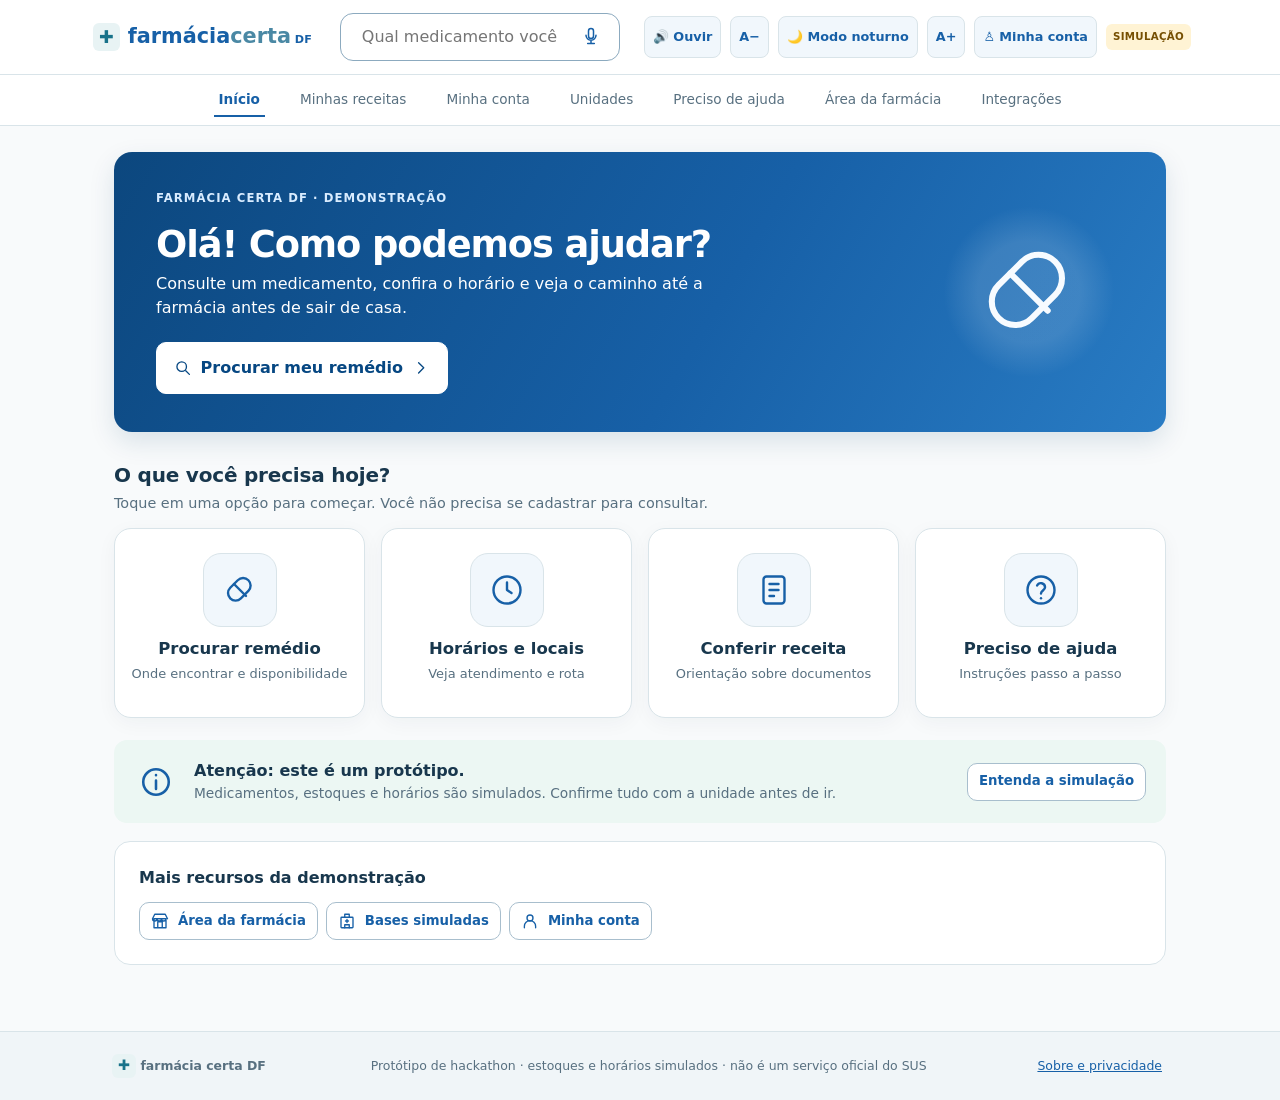
==== commit d1ad1e67: "feat: adiciona mecanicas de funcionalidade e acessibilidade" ====
--- a/index.html
+++ b/index.html
@@ -53,10 +53,12 @@
             title="Busca por voz"
             aria-label="Buscar por voz"
           >
-            ♩
+            <span data-icon="mic">🎙</span>
           </button>
         </div>
         <div class="header-actions">
+          <button class="text-btn" id="read-toggle" type="button" aria-label="Ouvir texto da página">🔊 Ouvir</button>
+          <button class="text-btn" id="font-decrease" type="button" aria-label="Diminuir texto">A−</button>
           <button
             class="text-btn theme-toggle"
             id="theme-toggle"
@@ -68,9 +70,9 @@
           ><button
             class="text-btn"
             id="font-toggle"
-            aria-label="Aumentar ou diminuir texto"
+            aria-label="Aumentar texto"
           >
-            Aa +</button
+            A+</button
           ><button
             class="text-btn account-shortcut"
             data-nav="acesso"
@@ -94,33 +96,32 @@
     </nav>
     <main id="content" tabindex="-1" class="main"></main>
     <nav class="mobile-nav" aria-label="Navegação inferior">
-      <button data-nav="inicio"><span>⌂</span>Início</button
-      ><button data-nav="receitas"><span>▤</span>Receitas</button
-      ><button data-nav="unidades"><span>▣</span>Unidades</button
-      ><button data-nav="ajuda"><span>♧</span>Ajuda</button
-      ><button data-nav="acesso"><span>♙</span>Conta</button>
+      <button data-nav="inicio"><span data-icon="home">⌂</span>Início</button
+      ><button data-nav="receitas"><span data-icon="prescription">▤</span>Receitas</button
+      ><button data-nav="unidades"><span data-icon="hospital">▣</span>Unidades</button
+      ><button data-nav="ajuda"><span data-icon="help">♧</span>Ajuda</button
+      ><button data-nav="acesso"><span data-icon="account">♙</span>Conta</button>
     </nav>
     <footer>
       <div class="footer-inner">
         <b><span class="brand-mark small">✚</span> farmácia certa DF</b
         ><span
-          >Protótipo de hackathon · dados 100% fictícios · não é um serviço
+          >Protótipo de hackathon · estoques e horários simulados · não é um serviço
           oficial do SUS</span
         ><button class="link-btn" data-nav="sobre">Sobre e privacidade</button>
       </div>
     </footer>
+    <div id="voice-status" class="voice-status" role="status" aria-live="polite" aria-atomic="true" hidden>
+      <div class="voice-bars" aria-hidden="true"><i></i><i></i><i></i><i></i><i></i></div>
+      <span id="voice-message">Ouvindo... pode falar o nome do remédio.</span>
+      <button class="voice-stop" id="voice-stop" type="button" aria-label="Parar de ouvir">Parar</button>
+    </div>
     <div id="toast" role="status" aria-live="polite"></div>
-    <script>
-      // Portão demonstrativo: não é autenticação real e não protege informações.
-      try {
-        if (sessionStorage.getItem("fcdf-demo-access") !== "yes")
-          location.replace("login.html");
-      } catch (e) {
-        location.replace("login.html");
-      }
-    </script>
     <script src="theme.js"></script>
     <script src="data.js"></script>
+    <script src="icons.js"></script>
+    <script src="med-search.js"></script>
+    <script src="med-images.js"></script>
     <script src="app.js"></script>
   </body>
 </html>
--- a/style.css
+++ b/style.css
@@ -1147,3 +1147,221 @@
     display: none;
   }
 }
+
+/* ===============================================
+   Farmácia Certa DF unificado — interface acessível
+   Azul institucional do protótipo + ícones próprios
+   =============================================== */
+.fc-icon { width: 1.25em; height: 1.25em; display:inline-block; vertical-align:-.22em; flex-shrink:0; }
+.header-actions { flex-wrap:wrap; justify-content:flex-end; }
+.text-btn { min-height:42px; }
+.easy-toggle { border:2px solid var(--blue); background:var(--pale); color:var(--blue); }
+body.easy-mode .easy-toggle { background:var(--blue); color:#fff; }
+html[data-theme="dark"] body.easy-mode .easy-toggle { color:#091522; }
+.hero.home-hero {
+  background:linear-gradient(120deg,#0c477e 0%,#1760a7 57%,#297cc4 100%);
+  color:#fff;
+  min-height:238px;
+  padding:38px 42px;
+  box-shadow:0 10px 26px #0b3d6a20;
+}
+.hero.home-hero h1 { font-size:clamp(1.65rem,3vw,2.3rem); line-height:1.22; max-width:650px; }
+.hero.home-hero p { color:#fff; max-width:610px; }
+.hero-eyebrow { display:block; font-size:.73rem; font-weight:800; letter-spacing:.09em; color:#d9ecff; margin-bottom:15px; }
+.hero.home-hero .hero-art { background:radial-gradient(circle,#ffffff20 40%,transparent 67%); font-size:7rem; }
+.hero.home-hero .hero-art .fc-icon { height:1em; width:1em; color:#f7fbff; stroke-width:1.3; }
+.hero-cta { background:#fff; color:#064782; border-color:#fff; min-height:52px; }
+.hero-cta .fc-icon { width:1.1rem; height:1.1rem; }
+.hero-cta:hover { background:#eaf5ff; }
+.home-options { margin-top:28px; }
+.health-grid { display:grid; grid-template-columns:repeat(4,minmax(0,1fr)); gap:16px; }
+.health-tile {
+  border:1px solid var(--line); background:var(--surface); color:var(--navy);
+  border-radius:17px; min-height:190px; padding:24px 14px; display:flex;
+  flex-direction:column; align-items:center; gap:12px; text-align:center;
+  box-shadow:var(--shadow); cursor:pointer;
+}
+.health-tile:hover { border-color:var(--blue); box-shadow:0 7px 20px #123f6a22; }
+.health-icon { width:74px; height:74px; flex-shrink:0; display:grid; place-items:center;
+  border-radius:18px; background:var(--surface-muted); color:var(--blue); border:1px solid var(--line); }
+.health-icon .fc-icon { width:36px; height:36px; stroke-width:1.6; }
+.health-tile-label { display:grid; gap:5px; }
+.health-tile-label b { font-size:1.03rem; line-height:1.25; }
+.health-tile-label small { font-size:.81rem; color:var(--muted); line-height:1.32; }
+.tile-chevron { display:none; }
+.help-banner-icon { display:grid; place-items:center; color:var(--blue); width:44px; height:44px; flex-shrink:0; }
+.help-banner-icon .fc-icon { width:34px; height:34px; }
+.extras-panel { margin-top:18px; box-shadow:none; }
+.extras-panel h2 { font-size:1rem; }
+.extras-panel .fc-icon { width:18px; height:18px; }
+.back-home { border:none; background:transparent; color:var(--blue); font-weight:750; padding:10px 0; margin:2px 0 0; }
+.strong-label { display:block; margin:14px 0 7px; font-weight:750; }
+.easy-flow { max-width:900px; margin:0 auto; }
+.easy-flow .panel { margin:12px 0; }
+.easy-flow h1 { font-size:1.7rem; line-height:1.3; }
+.easy-flow h1 .fc-icon,.easy-results h2 .fc-icon,.account-panel h1 .fc-icon { color:var(--blue); }
+.easy-flow input, .easy-flow select { min-height:54px; color:var(--navy); border:2px solid #83a9c7; border-radius:11px; background:var(--surface); padding:12px; }
+.easy-flow select { width:100%; }
+.easy-flow .searchline input { flex:1; }
+.easy-flow .searchline .btn { min-width:130px; }
+.easy-search-btn { min-height:60px; margin:12px 0 4px; width:100%; font-size:1.02rem; }
+.easy-results h2 { margin:28px 0 10px; }
+.easy-unit h3 { font-size:1.3rem; }
+.easy-unit p { margin:9px 0; }
+.easy-unit p .fc-icon { color:var(--blue); }
+.easy-medications { display:grid; gap:8px; margin:12px 0; }
+.easy-med { background:var(--surface-muted); padding:11px 14px; border:1px solid var(--line); border-radius:10px; }
+.easy-med b { display:block; margin-bottom:5px; }
+.easy-actions { display:grid; grid-template-columns:repeat(3,minmax(0,1fr)); gap:9px; margin-top:15px; }
+.easy-actions .btn { min-height:56px; }
+.easy-open { color:var(--green); font-weight:700; }
+.easy-how ol { padding-left:1.5em; line-height:1.9; }
+.easy-how .btn { min-height:55px; }
+body.easy-mode .main { max-width:980px; }
+body.easy-mode .health-grid { grid-template-columns:repeat(2,minmax(0,1fr)); }
+body.easy-mode .health-tile { min-height:200px; }
+body.easy-mode .health-icon { width:80px; height:80px; }
+body.easy-mode .health-icon .fc-icon { width:40px; height:40px; }
+body.easy-mode .health-tile-label b { font-size:1.14rem; }
+body.easy-mode .health-tile-label small { font-size:.9rem; }
+body.easy-mode .btn { min-height:54px; }
+body.easy-mode .desktop-nav button { font-size:.94rem; }
+body.easy-mode .field input,body.easy-mode .field select,body.easy-mode .field textarea { min-height:54px; }
+body.easy-mode .status { font-size:.78rem; padding:5px 8px; }
+body.easy-mode .panel { border-radius:18px; }
+body.easy-mode .two-col { grid-template-columns:1fr; }
+body.easy-mode .searchline input { min-height:58px; }
+body.easy-mode .suggestions button { min-height:54px; }
+body.easy-mode .mobile-nav button { font-size:.8rem; }
+.mobile-nav [data-icon] { display:grid; place-items:center; }
+.mobile-nav [data-icon] .fc-icon { height:25px; width:25px; }
+/* A barra inferior, botões e campos mantêm alvos de toque úteis. */
+@media(max-width:1050px) {
+  .header-inner { gap:12px; }
+  .desktop-search { max-width:350px; }
+  .header-actions { gap:6px; }
+}
+@media(max-width:850px) {
+  .health-grid { grid-template-columns:repeat(2,minmax(0,1fr)); }
+  .desktop-search { display:none; }
+  .desktop-nav { flex-wrap:wrap; gap:8px 20px; }
+}
+@media(max-width:700px) {
+  .header-inner { align-items:flex-start; flex-wrap:wrap; }
+  .header-actions { flex:1; gap:5px; }
+  .header-actions .text-btn { min-height:40px; }
+  .header-actions .account-shortcut { display:none; }
+  .header-actions .demo-badge { display:none; }
+  .hero.home-hero { grid-template-columns:1fr; min-height:0; padding:25px 20px; }
+  .hero.home-hero .hero-cta { width:100%; }
+  .health-grid { grid-template-columns:repeat(2,minmax(0,1fr)); gap:10px; }
+  .health-tile { min-height:160px; padding:14px 8px; }
+  .health-icon { width:60px; height:60px; }
+  .health-icon .fc-icon { width:29px; height:29px; }
+  .health-tile-label b { font-size:.91rem; }
+  .health-tile-label small { font-size:.73rem; }
+  body.easy-mode .health-icon { width:64px; height:64px; }
+  body.easy-mode .health-icon .fc-icon { width:31px; height:31px; }
+  body.easy-mode .health-tile { min-height:180px; }
+  .help-banner { flex-wrap:wrap; }
+  .help-banner .btn { display:inline-flex; margin-left:0; }
+  .easy-actions { grid-template-columns:1fr; }
+  .easy-flow .searchline .btn { min-width:0; }
+  .easy-flow h1 { font-size:1.45rem; }
+  .main { padding-bottom:108px; }
+}
+@media(max-width:410px) {
+  .header-actions { width:100%; flex-basis:100%; justify-content:space-between; }
+  .header-actions .text-btn { padding:6px 7px; font-size:.72rem; }
+  .brand { font-size:1.15rem; }
+  .health-grid { gap:8px; }
+  .health-tile { padding:12px 6px; }
+  body.easy-mode .health-tile-label small { font-size:.79rem; }
+}
+/* Elimina cores fixas claras que impediam o contraste escuro. */
+html[data-theme="dark"] .hero.home-hero { background:linear-gradient(115deg,#082e53,#14416c 70%,#1b527f); }
+html[data-theme="dark"] .health-icon,
+html[data-theme="dark"] .easy-med { background:var(--surface-muted); color:var(--blue); }
+html[data-theme="dark"] .health-tile { background:var(--surface); color:var(--navy); }
+html[data-theme="dark"] .health-tile-label small { color:var(--muted); }
+html[data-theme="dark"] .hero-cta { background:#e5f3ff; color:#103b66; border-color:#e5f3ff; }
+html[data-theme="dark"] .easy-flow input,
+html[data-theme="dark"] .easy-flow select { background:var(--field); color:var(--navy); border-color:#789db8; }
+html[data-theme="dark"] .back-home { color:var(--blue); }
+html[data-theme="dark"] .health-tile .health-icon { border-color:var(--line); }
+@media(prefers-reduced-motion:reduce) { *,*::before,*::after { scroll-behavior:auto !important; transition:none !important; animation:none !important; } }
+
+/* Navegação menos carregada, preservando o acesso administrativo no menu. */
+.header-actions .admin-shortcut { display:none; }
+@media(max-width:700px){
+  .header-actions .theme-label { display:none; }
+  .header-actions .theme-toggle { width:44px; padding:6px; text-align:center; font-size:1rem; }
+}
+
+/* Atualização pontual: campo responsivo, foto opcional e microfone visivelmente ativo. */
+.medicine-searchline, .medicine-input-wrap { width:100%; min-width:0; }
+.medicine-input-wrap {
+  display:flex; align-items:stretch; gap:8px;
+}
+.easy-flow .medicine-input-wrap input[type="search"] {
+  flex:1 1 auto; width:0; min-width:0;
+  min-height:58px; font-size:1rem;
+}
+.easy-flow .medicine-input-wrap .voice-easy {
+  flex:0 0 auto; min-width:104px; min-height:58px;
+  display:inline-flex; justify-content:center; align-items:center; gap:7px;
+  border:2px solid var(--blue); color:var(--blue); background:var(--surface-muted);
+}
+.voice-easy .fc-icon {width:22px;height:22px}
+.voice-easy.is-listening,#voice-desktop.is-listening {
+  background:var(--blue); color:var(--button-text); border-color:var(--blue);
+}
+.suggestions button {display:flex;align-items:center;gap:10px;min-height:52px}
+.suggestions button .fc-icon {color:var(--blue);width:22px;height:22px}
+.suggestions button span {display:grid;gap:2px}
+.suggestions button small {color:var(--muted);font-size:.84rem}
+.suggestion-intro {margin:4px 0 2px;font-weight:700}
+.selected-medicine-images {display:grid;gap:10px;margin:14px 0}
+.selected-medicine {display:flex;align-items:center;gap:14px;padding:12px;border:1px solid var(--line);border-radius:12px;background:var(--surface-subtle)}
+.selected-medicine b {display:block}
+.selected-medicine p {margin:3px 0;line-height:1.4}
+.medicine-photo {width:105px;min-width:105px;text-align:center;display:grid;gap:3px;justify-items:center}
+.medicine-photo-visual {width:92px;height:84px;display:grid;place-items:center;background:var(--surface);border:1px solid var(--line);border-radius:9px;overflow:hidden}
+.medicine-photo-visual img {height:100%;width:100%;object-fit:contain}
+.medicine-box-icon {width:52px;height:52px;color:var(--muted);opacity:.65}
+.medicine-box-icon svg {height:100%;width:100%}
+.medicine-photo small {font-size:.62rem;color:var(--muted);line-height:1.25}
+.voice-status {
+  position:fixed;z-index:1000;top:92px;left:50%;transform:translateX(-50%);
+  width:max-content;max-width:calc(100vw - 28px);padding:14px 18px;
+  border:2px solid var(--blue);border-radius:15px;background:var(--surface);color:var(--navy);
+  box-shadow:0 12px 40px #061f3590;display:flex;gap:13px;align-items:center;
+  font-weight:700;line-height:1.35;
+}
+.voice-status[hidden] {display:none !important}
+.voice-bars {display:flex;align-items:center;gap:3px;height:32px;flex:0 0 40px}
+.voice-bars i {display:block;width:5px;height:8px;background:var(--blue);border-radius:4px;animation:voice-wave .85s ease-in-out infinite alternate}
+.voice-bars i:nth-child(2){animation-delay:.14s}
+.voice-bars i:nth-child(3){animation-delay:.28s}
+.voice-bars i:nth-child(4){animation-delay:.42s}
+.voice-bars i:nth-child(5){animation-delay:.56s}
+@keyframes voice-wave {0%{height:6px}100%{height:29px}}
+.voice-stop {border:1px solid var(--blue);background:var(--surface-muted);color:var(--blue);border-radius:9px;font-weight:700;min-width:58px;min-height:44px;padding:6px 12px}
+@media(max-width:700px) {
+  .medicine-searchline {flex-wrap:nowrap}
+  .medicine-searchline .medicine-input-wrap {flex-wrap:nowrap}
+  .medicine-searchline input[type="search"] {flex-basis:auto}
+  .medicine-searchline .voice-easy {flex:0 0 auto}
+  .voice-status {top:88px;left:14px;right:14px;transform:none;width:auto;font-size:.88rem;gap:10px}
+}
+@media(max-width:360px) {
+  .easy-flow .medicine-input-wrap .voice-easy {min-width:54px;padding:10px}
+  .easy-flow .medicine-input-wrap .voice-easy span {display:none}
+  .selected-medicine {gap:9px;padding:9px}
+  .medicine-photo {width:82px;min-width:82px}
+  .medicine-photo-visual {width:80px}
+}
+@media(prefers-reduced-motion:reduce) {
+  .voice-bars i {animation:none;height:16px}
+  .voice-bars i:nth-child(2),.voice-bars i:nth-child(4){height:24px}
+}
